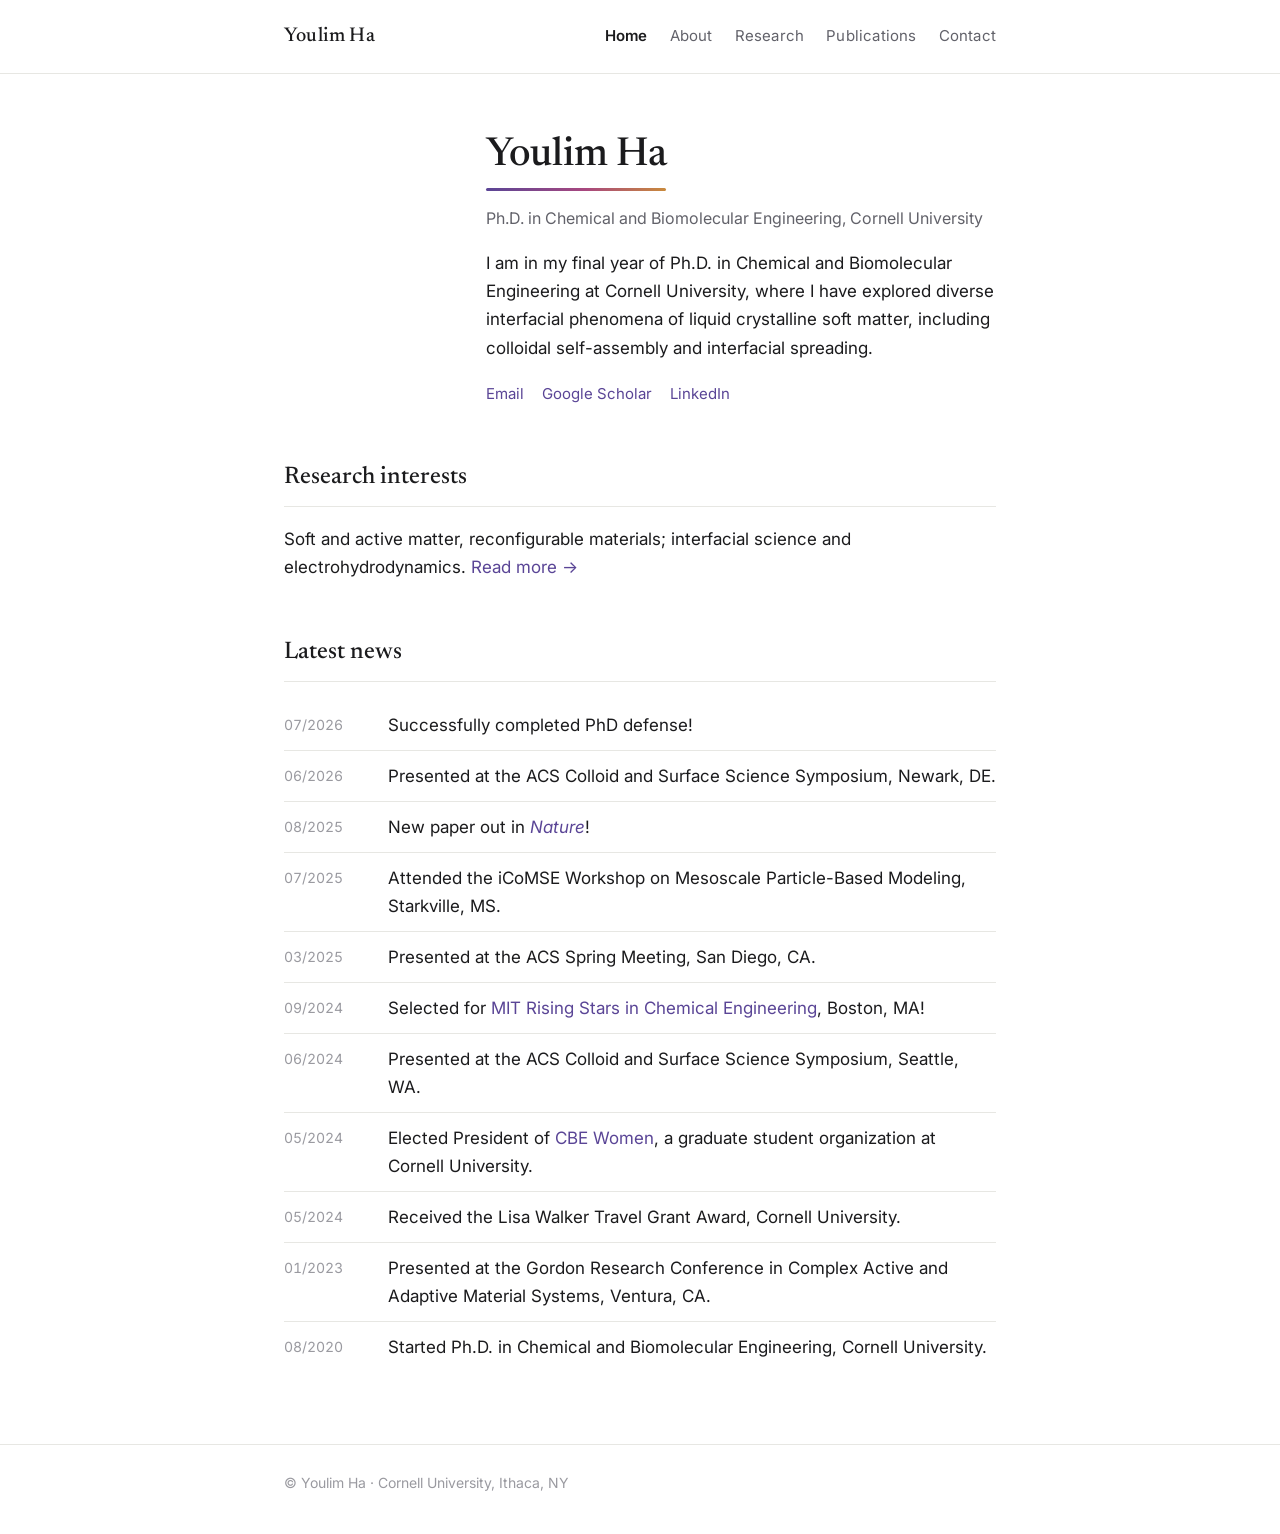
==== index.html @ f2bee429 "Add files via upload" ====
<!DOCTYPE html>
<html lang="en">
<head>
  <meta charset="UTF-8">
  <meta name="viewport" content="width=device-width, initial-scale=1.0">
  <title>Youlim Ha</title>
  <meta name="description" content="Youlim Ha — Ph.D. in Chemical and Biomolecular Engineering at Cornell University. Soft matter, liquid crystals, interfacial science, and colloidal self-assembly.">
  <link rel="preconnect" href="https://fonts.googleapis.com">
  <link rel="preconnect" href="https://fonts.gstatic.com" crossorigin>
  <link href="https://fonts.googleapis.com/css2?family=Newsreader:ital,wght@0,400;0,500;1,400&family=Inter:wght@400;500;600&display=swap" rel="stylesheet">
  <link rel="stylesheet" href="styles.css">
</head>
<body>

  <nav class="site-nav">
    <div class="wrap">
      <a class="brand" href="index.html">Youlim Ha</a>
      <div class="nav-links">
        <a href="index.html" aria-current="page">Home</a>
        <a href="about.html">About</a>
        <a href="research.html">Research</a>
        <a href="publications.html">Publications</a>
        <a href="contact.html">Contact</a>
      </div>
    </div>
  </nav>

  <main>
    <div class="wrap">

      <section class="hero">
        <!-- To add your photo: put a file named profile.jpg in the same
             folder as this page. Until then a light placeholder shows. -->
        <img class="portrait" src="profile.jpg" alt="Youlim Ha"
             onerror="this.style.visibility='hidden'">
        <div class="hero-body">
          <h1>Youlim Ha</h1>
          <p class="role">Ph.D. in Chemical and Biomolecular Engineering, Cornell University</p>
          <p style="margin-top:18px;">
            I am in my final year of Ph.D. in Chemical and Biomolecular Engineering
            at Cornell University, where I have explored diverse interfacial phenomena
            of liquid crystalline soft matter, including colloidal self-assembly and
            interfacial spreading.
          </p>
          <div class="links">
            <a href="mailto:yh937@cornell.edu">Email</a>
            <a href="https://scholar.google.com/citations?user=5d9-hh4AAAAJ&hl=en">Google Scholar</a>
            <a href="https://www.linkedin.com/in/youlimha/">LinkedIn</a>
          </div>
        </div>
      </section>

      <h2>Research interests</h2>
      <p style="margin-bottom:0;">
        Soft and active matter, reconfigurable materials;
        interfacial science and electrohydrodynamics.
        <a href="research.html">Read more &rarr;</a>
      </p>

      <h2>Latest news</h2>
      <div class="entries">
        <div class="entry"><div class="when">07/2026</div><div class="what">Successfully completed PhD defense!</div></div>
        <div class="entry"><div class="when">06/2026</div><div class="what">Presented at the ACS Colloid and Surface Science Symposium, Newark, DE.</div></div>
        <div class="entry"><div class="when">08/2025</div><div class="what">New paper out in <a href="https://www.nature.com/articles/s41586-025-09279-2"><em>Nature</em></a>!</div></div>
        <div class="entry"><div class="when">07/2025</div><div class="what">Attended the iCoMSE Workshop on Mesoscale Particle-Based Modeling, Starkville, MS.</div></div>
        <div class="entry"><div class="when">03/2025</div><div class="what">Presented at the ACS Spring Meeting, San Diego, CA.</div></div>
        <div class="entry"><div class="when">09/2024</div><div class="what">Selected for <a href="https://cheme.mit.edu/rising-stars/">MIT Rising Stars in Chemical Engineering</a>, Boston, MA!</div></div>
        <div class="entry"><div class="when">06/2024</div><div class="what">Presented at the ACS Colloid and Surface Science Symposium, Seattle, WA.</div></div>
        <div class="entry"><div class="when">05/2024</div><div class="what">Elected President of <a href="https://women.cbe.cornell.edu/">CBE Women</a>, a graduate student organization at Cornell University.</div></div>
        <div class="entry"><div class="when">05/2024</div><div class="what">Received the Lisa Walker Travel Grant Award, Cornell University.</div></div>
        <div class="entry"><div class="when">01/2023</div><div class="what">Presented at the Gordon Research Conference in Complex Active and Adaptive Material Systems, Ventura, CA.</div></div>
        <div class="entry"><div class="when">08/2020</div><div class="what">Started Ph.D. in Chemical and Biomolecular Engineering, Cornell University.</div></div>
      </div>

    </div>
  </main>

  <footer class="site-foot">
    <div class="wrap">© Youlim Ha · Cornell University, Ithaca, NY</div>
  </footer>

</body>
</html>
---- styles.css ----
/* ============================================================
   Youlim Ha — personal site
   One stylesheet shared by every page.
   Colors and fonts live in the :root block below, so you can
   restyle the whole site by editing values in one place.
   ============================================================ */

:root {
  --ink:    #1b1b1d;   /* main text            */
  --muted:  #62626a;   /* secondary text       */
  --faint:  #9a9aa0;   /* dates, captions      */
  --line:   #e7e7e3;   /* hairline dividers    */
  --paper:  #ffffff;   /* page background      */
  --accent: #5a4596;   /* links, name          */
  /* Birefringence rule — the one accent flourish. Crossed-polarizer
     liquid-crystal textures in violet → magenta → amber. */
  --grad: linear-gradient(90deg, #5a4596 0%, #a8477f 55%, #c98a3c 100%);

  --serif: "Newsreader", Georgia, "Times New Roman", serif;
  --sans:  "Inter", -apple-system, BlinkMacSystemFont, "Segoe UI", Helvetica, Arial, sans-serif;

  --wrap: 760px;
}

* { box-sizing: border-box; }

html { -webkit-text-size-adjust: 100%; }

body {
  margin: 0;
  background: var(--paper);
  color: var(--ink);
  font-family: var(--sans);
  font-size: 17px;
  line-height: 1.65;
  -webkit-font-smoothing: antialiased;
}

.wrap { max-width: var(--wrap); margin: 0 auto; padding: 0 24px; }

a { color: var(--accent); text-decoration: none; }
a:hover { text-decoration: underline; }

/* ---------- top navigation ---------- */
.site-nav {
  border-bottom: 1px solid var(--line);
  background: var(--paper);
}
.site-nav .wrap {
  display: flex;
  align-items: baseline;
  justify-content: space-between;
  flex-wrap: wrap;
  gap: 8px 20px;
  padding-top: 20px;
  padding-bottom: 20px;
}
.brand {
  font-family: var(--serif);
  font-size: 20px;
  font-weight: 500;
  color: var(--ink);
  letter-spacing: 0.2px;
}
.brand:hover { text-decoration: none; }
.nav-links { display: flex; gap: 22px; flex-wrap: wrap; }
.nav-links a {
  font-size: 15px;
  color: var(--muted);
  letter-spacing: 0.2px;
}
.nav-links a:hover { color: var(--ink); text-decoration: none; }
.nav-links a[aria-current="page"] { color: var(--ink); font-weight: 600; }

/* ---------- page body ---------- */
main { padding: 56px 0 72px; }

/* hero on the home page */
.hero { display: flex; gap: 34px; align-items: flex-start; flex-wrap: wrap; }
.portrait {
  width: 168px; height: 168px; flex: none;
  object-fit: cover; border-radius: 4px;
  background: #f2f2ef;
}
.hero-body { flex: 1 1 320px; }
.hero h1 {
  font-family: var(--serif);
  font-weight: 500;
  font-size: 40px;
  line-height: 1.1;
  margin: 4px 0 0;
  letter-spacing: -0.3px;
  display: inline-block;
}
/* the signature: a thin birefringence rule under the name */
.hero h1::after {
  content: "";
  display: block;
  height: 3px;
  width: 100%;
  margin-top: 10px;
  background: var(--grad);
  border-radius: 2px;
}
.role { color: var(--muted); font-size: 16px; margin: 14px 0 0; }

/* social / link row */
.links { margin: 20px 0 0; display: flex; gap: 18px; flex-wrap: wrap; font-size: 15px; }

/* section headings */
h2 {
  font-family: var(--serif);
  font-weight: 500;
  font-size: 24px;
  margin: 52px 0 18px;
  padding-bottom: 8px;
  border-bottom: 1px solid var(--line);
}
h3 { font-size: 18px; font-weight: 600; margin: 28px 0 6px; }
p { margin: 0 0 16px; }

/* ---------- entry lists (news, cv rows) ---------- */
.entries { margin: 0; }
.entry {
  display: flex;
  gap: 20px;
  padding: 11px 0;
  border-bottom: 1px solid var(--line);
}
.entry:last-child { border-bottom: none; }
.entry .when {
  flex: none; width: 84px;
  color: var(--faint);
  font-size: 14px;
  font-variant-numeric: tabular-nums;
  padding-top: 2px;
}
.entry .what { flex: 1; }
.entry .what .sub { color: var(--muted); font-size: 15px; }

/* ---------- publications ---------- */
.pub { padding: 14px 0; border-bottom: 1px solid var(--line); }
.pub:last-child { border-bottom: none; }
.pub .title { font-weight: 600; }
.pub .authors { color: var(--muted); font-size: 15.5px; }
.pub .venue { color: var(--faint); font-size: 15px; font-style: italic; }
.pub .me { color: var(--ink); font-weight: 600; font-style: normal; }
.pub .tags { font-size: 14px; margin-top: 3px; }

/* ---------- research ---------- */
.theme { padding: 6px 0 10px; }
.kw {
  font-size: 14px; color: var(--faint);
  margin-top: 4px; letter-spacing: 0.2px;
}
.kw b { color: var(--muted); font-weight: 600; }
.skills .entry .when { width: 118px; color: var(--muted); font-weight: 600; }

/* ---------- contact ---------- */
.contact-list { list-style: none; padding: 0; margin: 8px 0 0; }
.contact-list li { padding: 9px 0; border-bottom: 1px solid var(--line); }
.contact-list .k { display: inline-block; width: 108px; color: var(--muted); }

/* ---------- footer ---------- */
.site-foot {
  border-top: 1px solid var(--line);
  color: var(--faint);
  font-size: 14px;
}
.site-foot .wrap { padding-top: 26px; padding-bottom: 40px; }

/* ---------- small screens ---------- */
@media (max-width: 560px) {
  body { font-size: 16px; }
  .hero h1 { font-size: 32px; }
  main { padding: 40px 0 56px; }
  .entry { gap: 12px; }
  .entry .when { width: 66px; font-size: 13px; }
}

/* respect reduced-motion (nothing animates here, but good hygiene) */
@media (prefers-reduced-motion: reduce) {
  * { scroll-behavior: auto !important; }
}
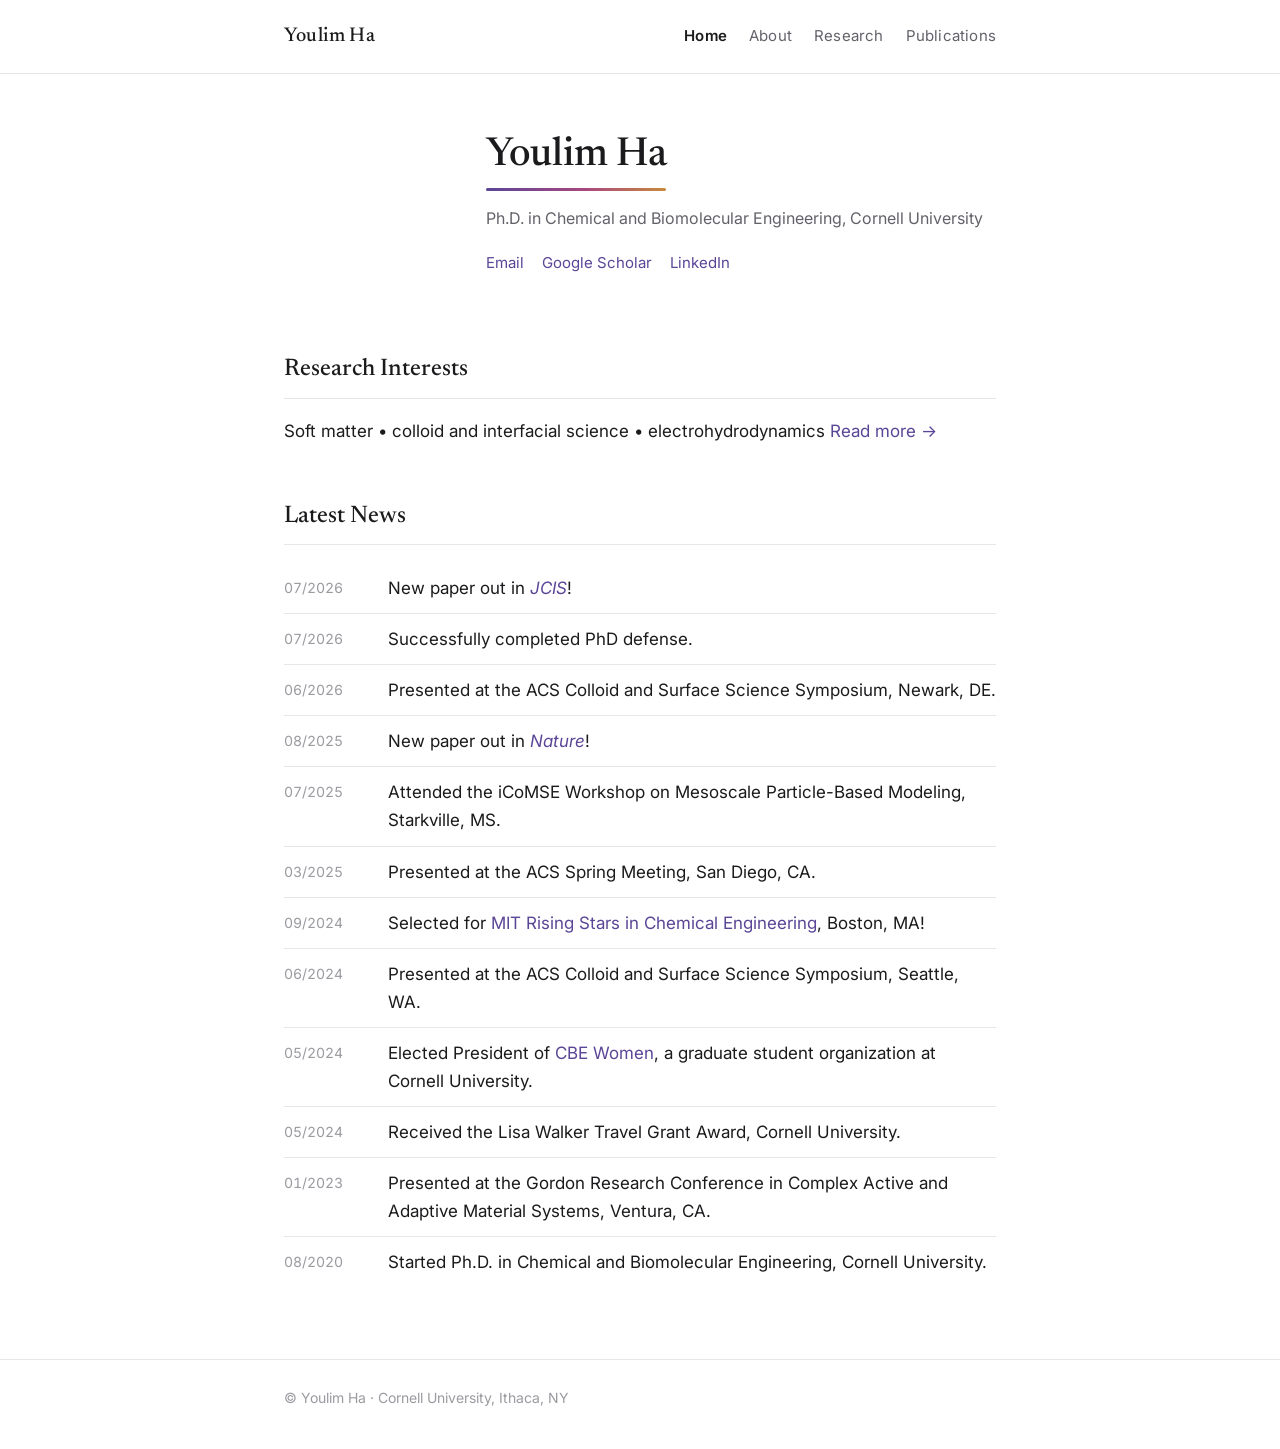
==== commit 43009831: "Update index.html" ====
--- a/index.html
+++ b/index.html
@@ -20,7 +20,6 @@
         <a href="about.html">About</a>
         <a href="research.html">Research</a>
         <a href="publications.html">Publications</a>
-        <a href="contact.html">Contact</a>
       </div>
     </div>
   </nav>
@@ -29,19 +28,11 @@
     <div class="wrap">
 
       <section class="hero">
-        <!-- To add your photo: put a file named profile.jpg in the same
-             folder as this page. Until then a light placeholder shows. -->
-        <img class="portrait" src="profile.jpg" alt="Youlim Ha"
+        <img class="portrait" src="profile.png" alt="Youlim Ha"
              onerror="this.style.visibility='hidden'">
         <div class="hero-body">
           <h1>Youlim Ha</h1>
           <p class="role">Ph.D. in Chemical and Biomolecular Engineering, Cornell University</p>
-          <p style="margin-top:18px;">
-            I am in my final year of Ph.D. in Chemical and Biomolecular Engineering
-            at Cornell University, where I have explored diverse interfacial phenomena
-            of liquid crystalline soft matter, including colloidal self-assembly and
-            interfacial spreading.
-          </p>
           <div class="links">
             <a href="mailto:yh937@cornell.edu">Email</a>
             <a href="https://scholar.google.com/citations?user=5d9-hh4AAAAJ&hl=en">Google Scholar</a>
@@ -50,16 +41,16 @@
         </div>
       </section>
 
-      <h2>Research interests</h2>
+      <h2>Research Interests</h2>
       <p style="margin-bottom:0;">
-        Soft and active matter, reconfigurable materials;
-        interfacial science and electrohydrodynamics.
+        Soft matter • colloid and interfacial science • electrohydrodynamics
         <a href="research.html">Read more &rarr;</a>
       </p>
 
-      <h2>Latest news</h2>
+      <h2>Latest News</h2>
       <div class="entries">
-        <div class="entry"><div class="when">07/2026</div><div class="what">Successfully completed PhD defense!</div></div>
+        <div class="entry"><div class="when">07/2026</div><div class="what">New paper out in <a href="https://www.sciencedirect.com/science/article/abs/pii/S0021979726013810"><em>JCIS</em></a>!</div></div>
+        <div class="entry"><div class="when">07/2026</div><div class="what">Successfully completed PhD defense.</div></div>
         <div class="entry"><div class="when">06/2026</div><div class="what">Presented at the ACS Colloid and Surface Science Symposium, Newark, DE.</div></div>
         <div class="entry"><div class="when">08/2025</div><div class="what">New paper out in <a href="https://www.nature.com/articles/s41586-025-09279-2"><em>Nature</em></a>!</div></div>
         <div class="entry"><div class="when">07/2025</div><div class="what">Attended the iCoMSE Workshop on Mesoscale Particle-Based Modeling, Starkville, MS.</div></div>
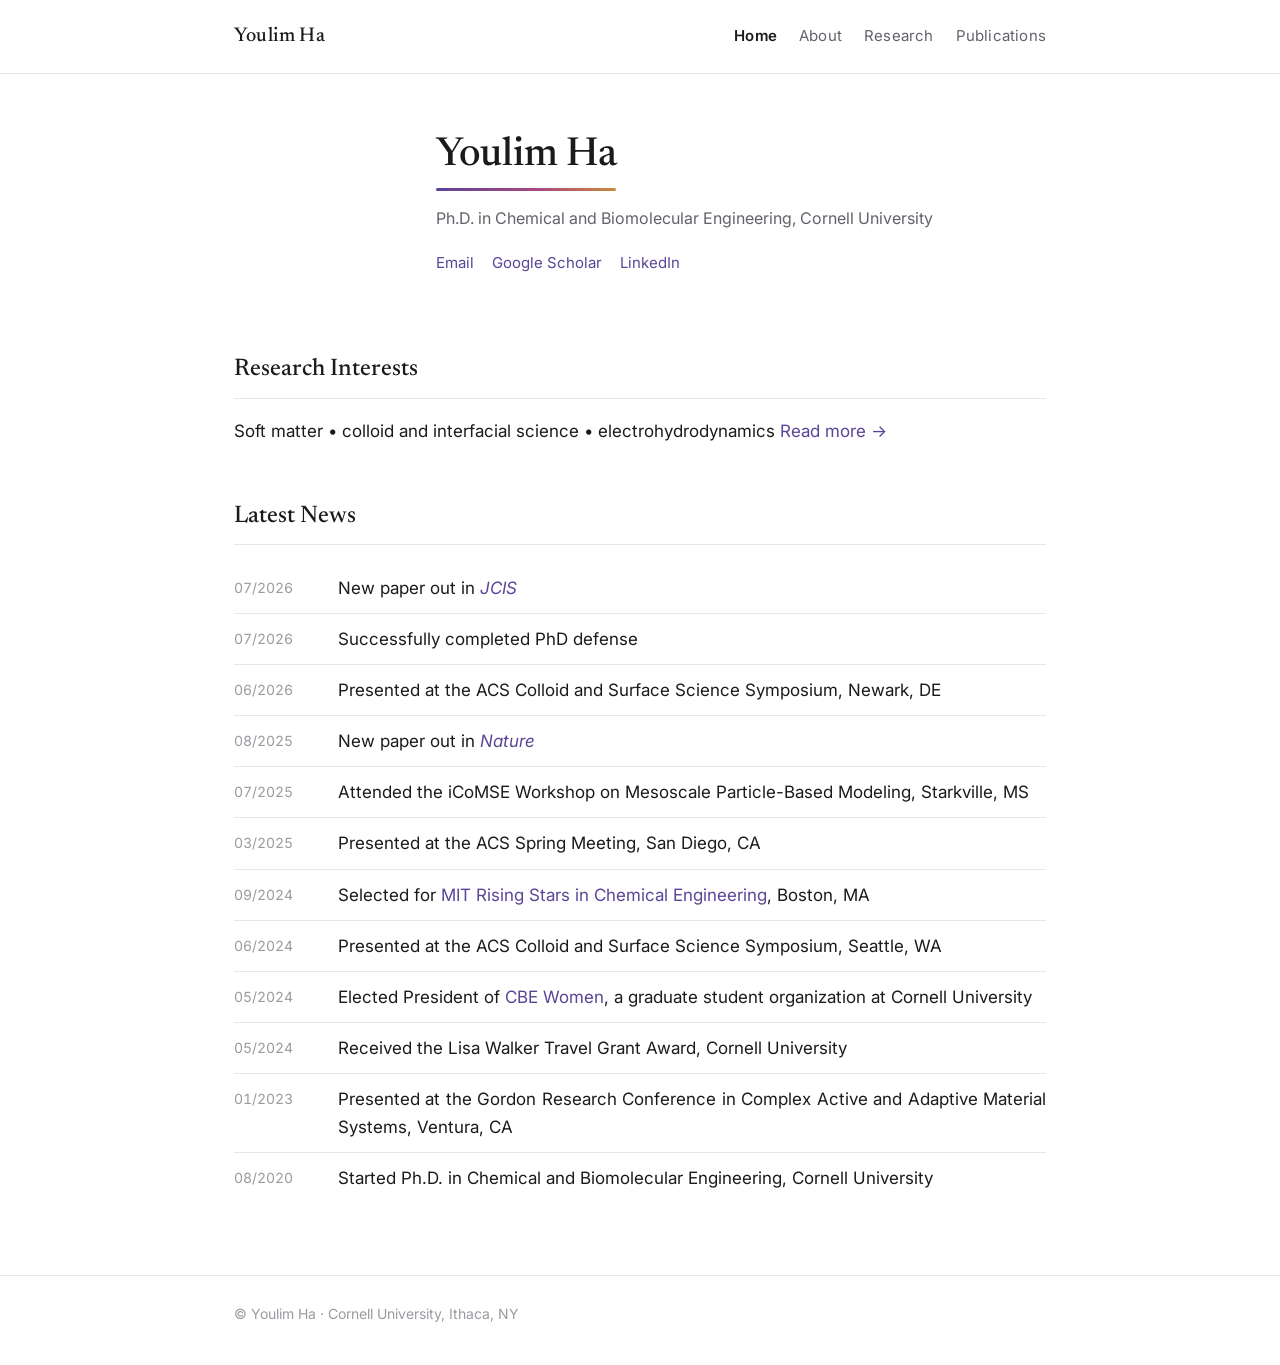
==== commit 56cc3f5a: "Update index.html" ====
--- a/index.html
+++ b/index.html
@@ -49,18 +49,18 @@
 
       <h2>Latest News</h2>
       <div class="entries">
-        <div class="entry"><div class="when">07/2026</div><div class="what">New paper out in <a href="https://www.sciencedirect.com/science/article/abs/pii/S0021979726013810"><em>JCIS</em></a>!</div></div>
-        <div class="entry"><div class="when">07/2026</div><div class="what">Successfully completed PhD defense.</div></div>
-        <div class="entry"><div class="when">06/2026</div><div class="what">Presented at the ACS Colloid and Surface Science Symposium, Newark, DE.</div></div>
-        <div class="entry"><div class="when">08/2025</div><div class="what">New paper out in <a href="https://www.nature.com/articles/s41586-025-09279-2"><em>Nature</em></a>!</div></div>
-        <div class="entry"><div class="when">07/2025</div><div class="what">Attended the iCoMSE Workshop on Mesoscale Particle-Based Modeling, Starkville, MS.</div></div>
-        <div class="entry"><div class="when">03/2025</div><div class="what">Presented at the ACS Spring Meeting, San Diego, CA.</div></div>
-        <div class="entry"><div class="when">09/2024</div><div class="what">Selected for <a href="https://cheme.mit.edu/rising-stars/">MIT Rising Stars in Chemical Engineering</a>, Boston, MA!</div></div>
-        <div class="entry"><div class="when">06/2024</div><div class="what">Presented at the ACS Colloid and Surface Science Symposium, Seattle, WA.</div></div>
-        <div class="entry"><div class="when">05/2024</div><div class="what">Elected President of <a href="https://women.cbe.cornell.edu/">CBE Women</a>, a graduate student organization at Cornell University.</div></div>
-        <div class="entry"><div class="when">05/2024</div><div class="what">Received the Lisa Walker Travel Grant Award, Cornell University.</div></div>
-        <div class="entry"><div class="when">01/2023</div><div class="what">Presented at the Gordon Research Conference in Complex Active and Adaptive Material Systems, Ventura, CA.</div></div>
-        <div class="entry"><div class="when">08/2020</div><div class="what">Started Ph.D. in Chemical and Biomolecular Engineering, Cornell University.</div></div>
+        <div class="entry"><div class="when">07/2026</div><div class="what">New paper out in <a href="https://www.sciencedirect.com/science/article/abs/pii/S0021979726013810"><em>JCIS</em></a></div></div>
+        <div class="entry"><div class="when">07/2026</div><div class="what">Successfully completed PhD defense</div></div>
+        <div class="entry"><div class="when">06/2026</div><div class="what">Presented at the ACS Colloid and Surface Science Symposium, Newark, DE</div></div>
+        <div class="entry"><div class="when">08/2025</div><div class="what">New paper out in <a href="https://www.nature.com/articles/s41586-025-09279-2"><em>Nature</em></a></div></div>
+        <div class="entry"><div class="when">07/2025</div><div class="what">Attended the iCoMSE Workshop on Mesoscale Particle-Based Modeling, Starkville, MS</div></div>
+        <div class="entry"><div class="when">03/2025</div><div class="what">Presented at the ACS Spring Meeting, San Diego, CA</div></div>
+        <div class="entry"><div class="when">09/2024</div><div class="what">Selected for <a href="https://cheme.mit.edu/rising-stars/">MIT Rising Stars in Chemical Engineering</a>, Boston, MA</div></div>
+        <div class="entry"><div class="when">06/2024</div><div class="what">Presented at the ACS Colloid and Surface Science Symposium, Seattle, WA</div></div>
+        <div class="entry"><div class="when">05/2024</div><div class="what">Elected President of <a href="https://women.cbe.cornell.edu/">CBE Women</a>, a graduate student organization at Cornell University</div></div>
+        <div class="entry"><div class="when">05/2024</div><div class="what">Received the Lisa Walker Travel Grant Award, Cornell University</div></div>
+        <div class="entry"><div class="when">01/2023</div><div class="what">Presented at the Gordon Research Conference in Complex Active and Adaptive Material Systems, Ventura, CA</div></div>
+        <div class="entry"><div class="when">08/2020</div><div class="what">Started Ph.D. in Chemical and Biomolecular Engineering, Cornell University</div></div>
       </div>
 
     </div>
--- a/styles.css
+++ b/styles.css
@@ -1,10 +1,3 @@
-/* ============================================================
-   Youlim Ha — personal site
-   One stylesheet shared by every page.
-   Colors and fonts live in the :root block below, so you can
-   restyle the whole site by editing values in one place.
-   ============================================================ */
-
 :root {
   --ink:    #1b1b1d;   /* main text            */
   --muted:  #62626a;   /* secondary text       */
@@ -19,7 +12,7 @@
   --serif: "Newsreader", Georgia, "Times New Roman", serif;
   --sans:  "Inter", -apple-system, BlinkMacSystemFont, "Segoe UI", Helvetica, Arial, sans-serif;
 
-  --wrap: 760px;
+  --wrap: 860px;
 }
 
 * { box-sizing: border-box; }
@@ -34,6 +27,8 @@
   font-size: 17px;
   line-height: 1.65;
   -webkit-font-smoothing: antialiased;
+  text-align: justify;
+  hyphens: auto;
 }
 
 .wrap { max-width: var(--wrap); margin: 0 auto; padding: 0 24px; }
@@ -143,7 +138,7 @@
 .pub:last-child { border-bottom: none; }
 .pub .title { font-weight: 600; }
 .pub .authors { color: var(--muted); font-size: 15.5px; }
-.pub .venue { color: var(--faint); font-size: 15px; font-style: italic; }
+.pub .venue { color: var(--faint); font-size: 15px; font-style: normal; }
 .pub .me { color: var(--ink); font-weight: 600; font-style: normal; }
 .pub .tags { font-size: 14px; margin-top: 3px; }
 
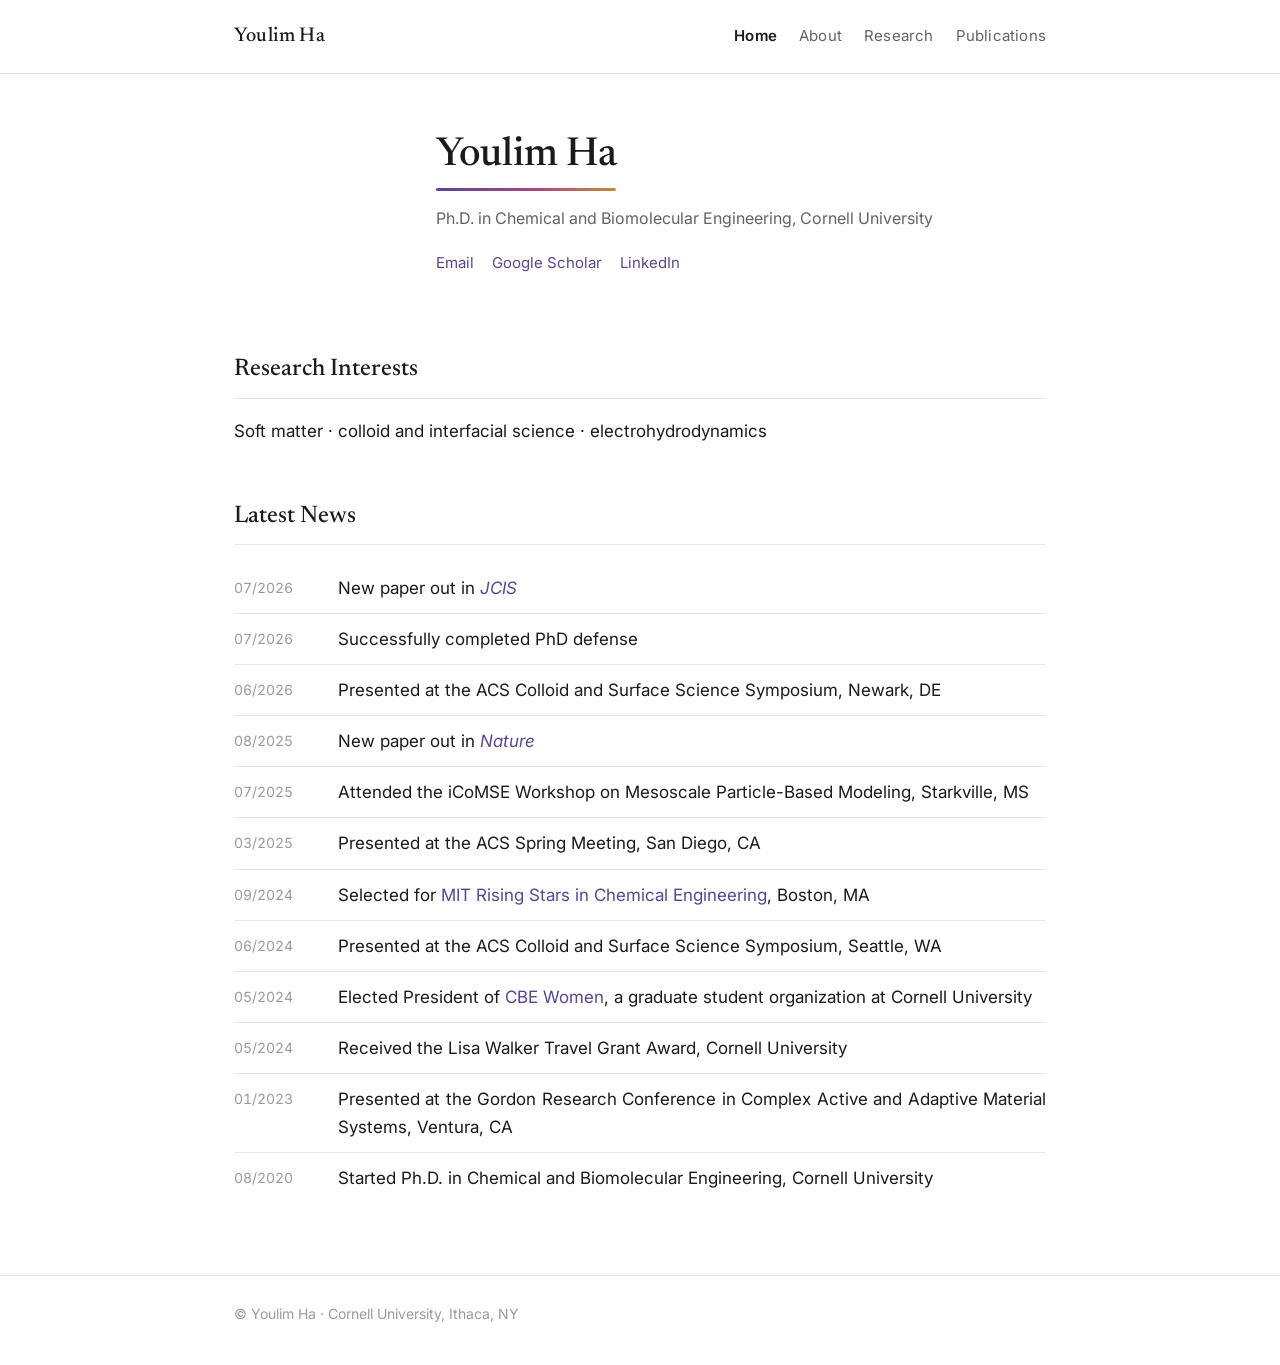
==== commit a6962153: "Update index.html" ====
--- a/index.html
+++ b/index.html
@@ -43,8 +43,7 @@
 
       <h2>Research Interests</h2>
       <p style="margin-bottom:0;">
-        Soft matter • colloid and interfacial science • electrohydrodynamics
-        <a href="research.html">Read more &rarr;</a>
+        Soft matter · colloid and interfacial science · electrohydrodynamics
       </p>
 
       <h2>Latest News</h2>
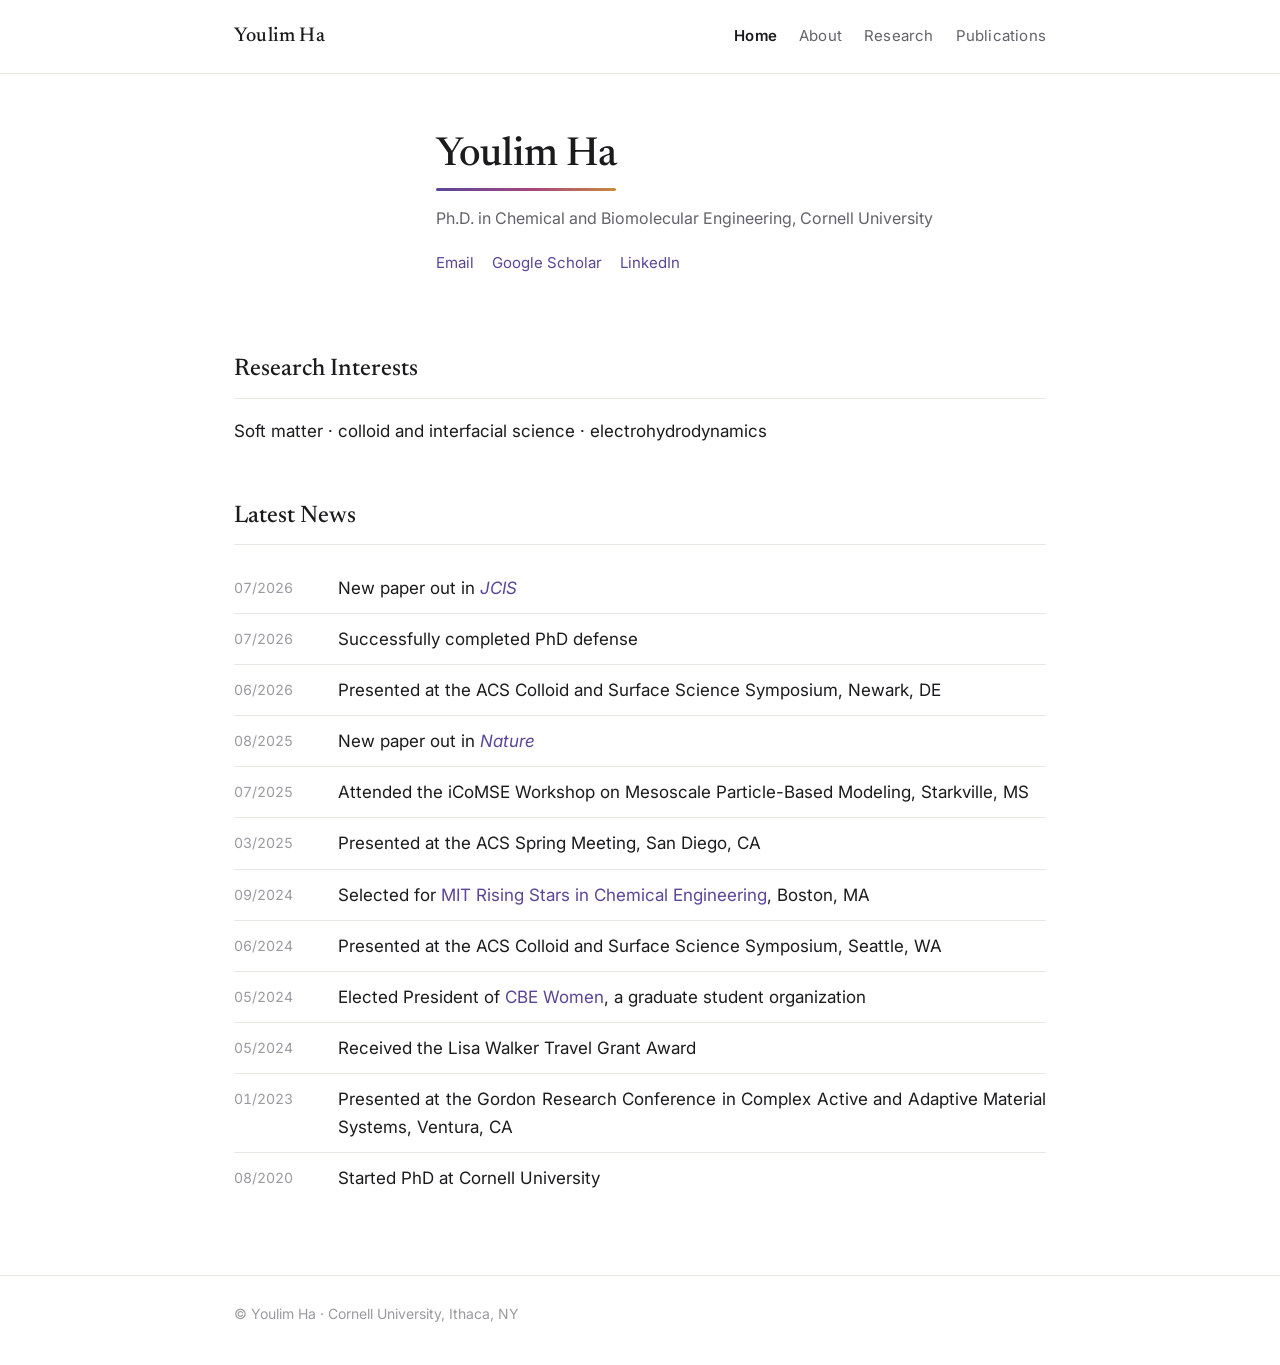
==== commit ae812005: "Update index.html" ====
--- a/index.html
+++ b/index.html
@@ -56,10 +56,10 @@
         <div class="entry"><div class="when">03/2025</div><div class="what">Presented at the ACS Spring Meeting, San Diego, CA</div></div>
         <div class="entry"><div class="when">09/2024</div><div class="what">Selected for <a href="https://cheme.mit.edu/rising-stars/">MIT Rising Stars in Chemical Engineering</a>, Boston, MA</div></div>
         <div class="entry"><div class="when">06/2024</div><div class="what">Presented at the ACS Colloid and Surface Science Symposium, Seattle, WA</div></div>
-        <div class="entry"><div class="when">05/2024</div><div class="what">Elected President of <a href="https://women.cbe.cornell.edu/">CBE Women</a>, a graduate student organization at Cornell University</div></div>
-        <div class="entry"><div class="when">05/2024</div><div class="what">Received the Lisa Walker Travel Grant Award, Cornell University</div></div>
+        <div class="entry"><div class="when">05/2024</div><div class="what">Elected President of <a href="https://women.cbe.cornell.edu/">CBE Women</a>, a graduate student organization</div></div>
+        <div class="entry"><div class="when">05/2024</div><div class="what">Received the Lisa Walker Travel Grant Award</div></div>
         <div class="entry"><div class="when">01/2023</div><div class="what">Presented at the Gordon Research Conference in Complex Active and Adaptive Material Systems, Ventura, CA</div></div>
-        <div class="entry"><div class="when">08/2020</div><div class="what">Started Ph.D. in Chemical and Biomolecular Engineering, Cornell University</div></div>
+        <div class="entry"><div class="when">08/2020</div><div class="what">Started PhD at Cornell University</div></div>
       </div>
 
     </div>
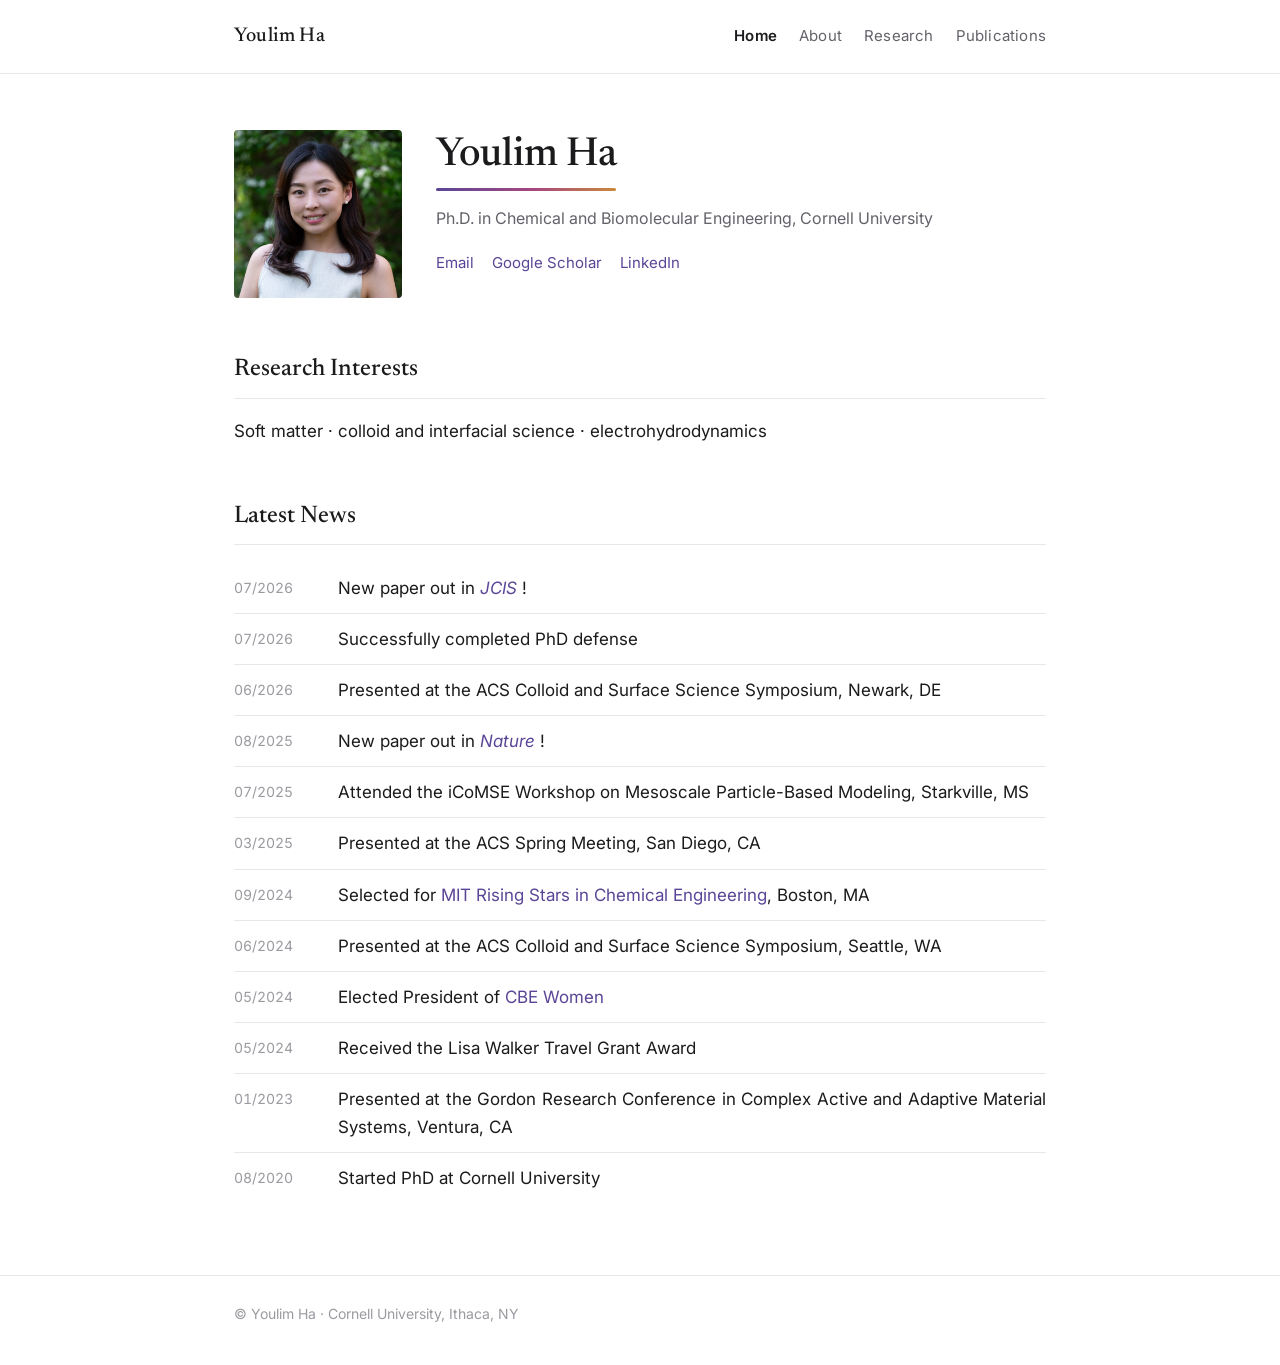
==== commit 3141af3e: "Update index.html" ====
--- a/index.html
+++ b/index.html
@@ -48,15 +48,15 @@
 
       <h2>Latest News</h2>
       <div class="entries">
-        <div class="entry"><div class="when">07/2026</div><div class="what">New paper out in <a href="https://www.sciencedirect.com/science/article/abs/pii/S0021979726013810"><em>JCIS</em></a></div></div>
+        <div class="entry"><div class="when">07/2026</div><div class="what">New paper out in <a href="https://www.sciencedirect.com/science/article/abs/pii/S0021979726013810"><em>JCIS</em></a> !</div></div>
         <div class="entry"><div class="when">07/2026</div><div class="what">Successfully completed PhD defense</div></div>
         <div class="entry"><div class="when">06/2026</div><div class="what">Presented at the ACS Colloid and Surface Science Symposium, Newark, DE</div></div>
-        <div class="entry"><div class="when">08/2025</div><div class="what">New paper out in <a href="https://www.nature.com/articles/s41586-025-09279-2"><em>Nature</em></a></div></div>
+        <div class="entry"><div class="when">08/2025</div><div class="what">New paper out in <a href="https://www.nature.com/articles/s41586-025-09279-2"><em>Nature</em></a> !</div></div>
         <div class="entry"><div class="when">07/2025</div><div class="what">Attended the iCoMSE Workshop on Mesoscale Particle-Based Modeling, Starkville, MS</div></div>
         <div class="entry"><div class="when">03/2025</div><div class="what">Presented at the ACS Spring Meeting, San Diego, CA</div></div>
         <div class="entry"><div class="when">09/2024</div><div class="what">Selected for <a href="https://cheme.mit.edu/rising-stars/">MIT Rising Stars in Chemical Engineering</a>, Boston, MA</div></div>
         <div class="entry"><div class="when">06/2024</div><div class="what">Presented at the ACS Colloid and Surface Science Symposium, Seattle, WA</div></div>
-        <div class="entry"><div class="when">05/2024</div><div class="what">Elected President of <a href="https://women.cbe.cornell.edu/">CBE Women</a>, a graduate student organization</div></div>
+        <div class="entry"><div class="when">05/2024</div><div class="what">Elected President of <a href="https://women.cbe.cornell.edu/">CBE Women</a></div></div>
         <div class="entry"><div class="when">05/2024</div><div class="what">Received the Lisa Walker Travel Grant Award</div></div>
         <div class="entry"><div class="when">01/2023</div><div class="what">Presented at the Gordon Research Conference in Complex Active and Adaptive Material Systems, Ventura, CA</div></div>
         <div class="entry"><div class="when">08/2020</div><div class="what">Started PhD at Cornell University</div></div>
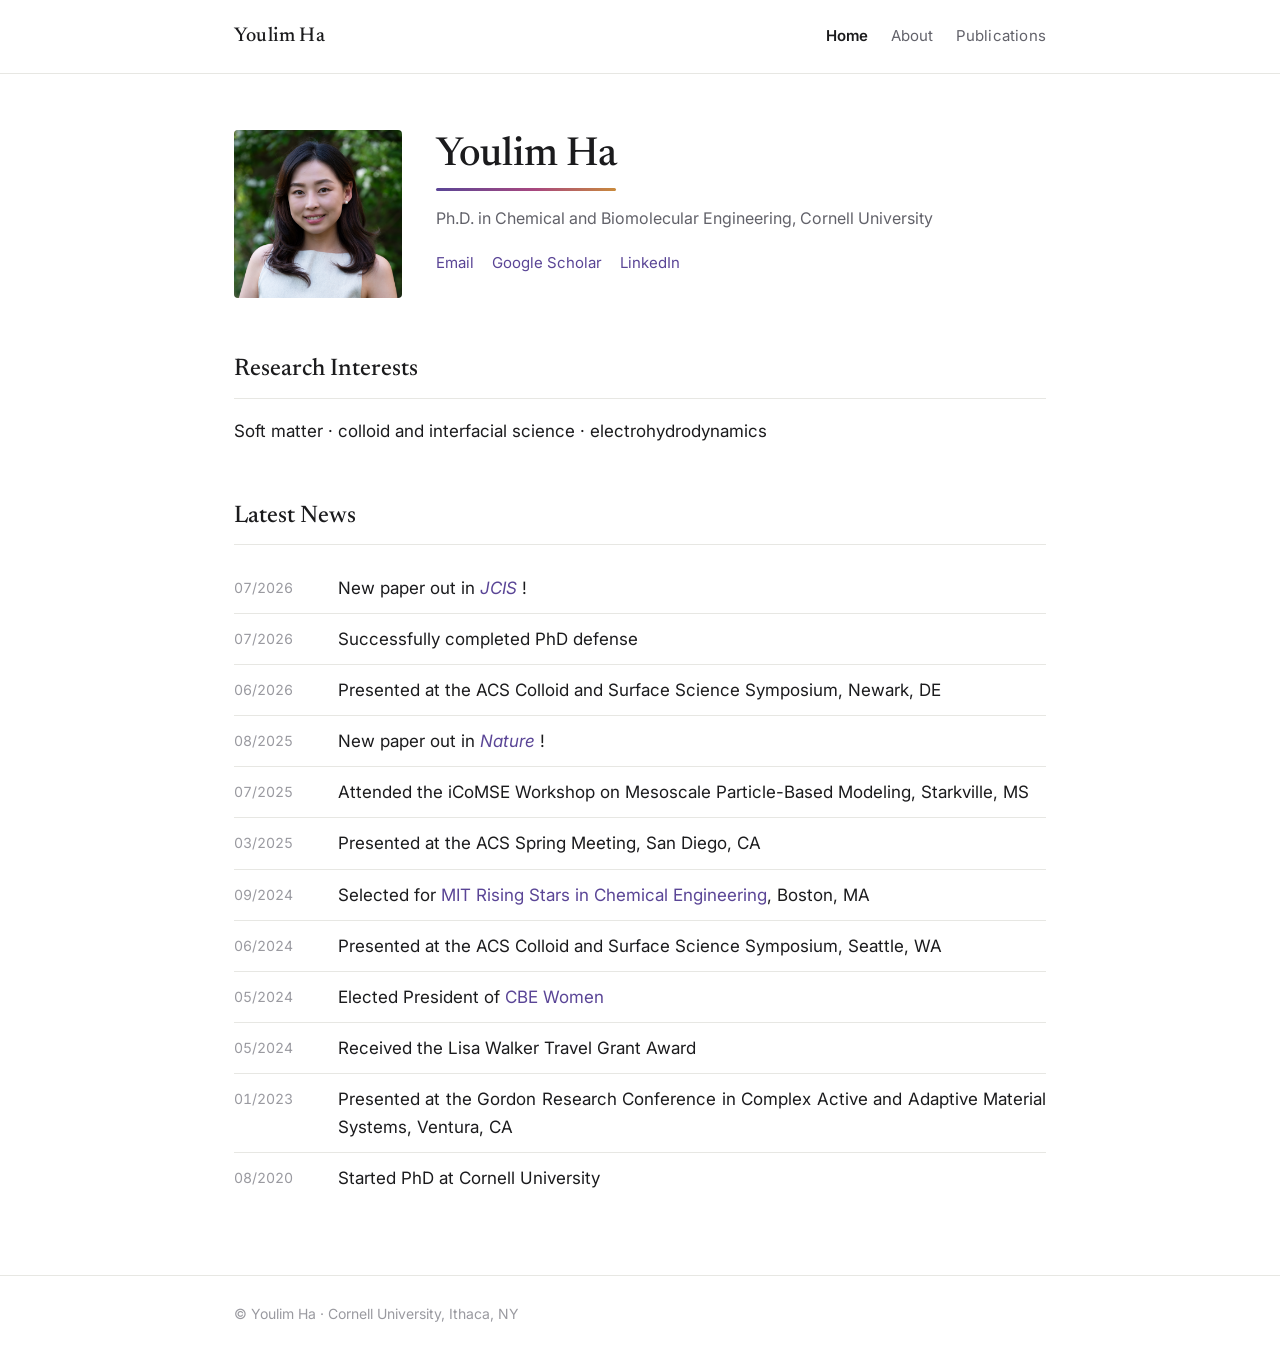
==== commit fe619888: "Update index.html" ====
--- a/index.html
+++ b/index.html
@@ -18,7 +18,6 @@
       <div class="nav-links">
         <a href="index.html" aria-current="page">Home</a>
         <a href="about.html">About</a>
-        <a href="research.html">Research</a>
         <a href="publications.html">Publications</a>
       </div>
     </div>
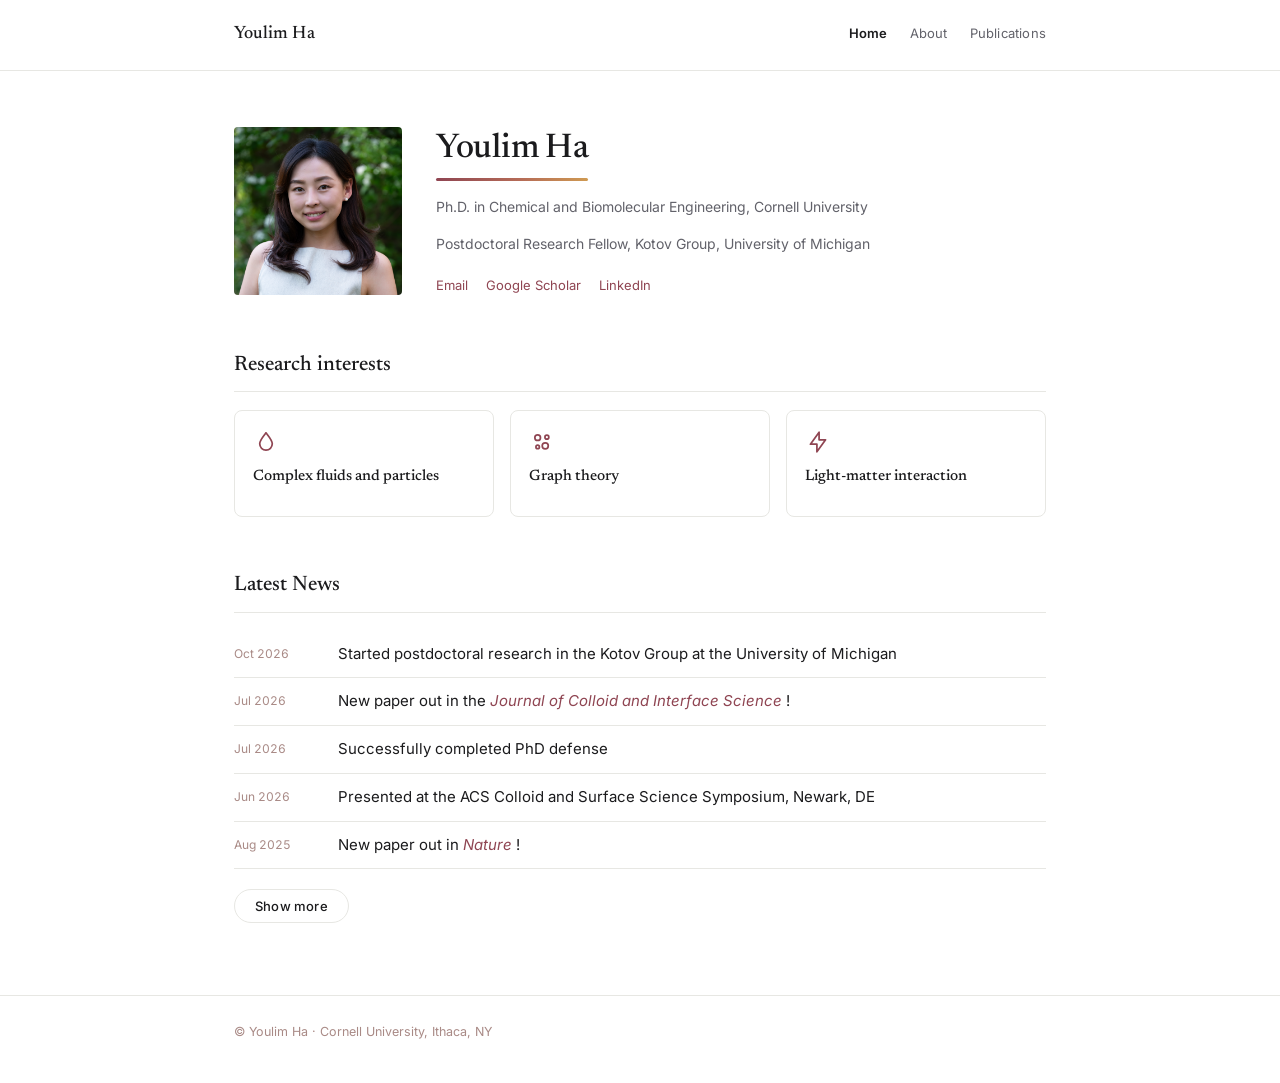
==== commit d6e558b0: "Add website landing page" ====
--- a/index.html
+++ b/index.html
@@ -4,7 +4,7 @@
   <meta charset="UTF-8">
   <meta name="viewport" content="width=device-width, initial-scale=1.0">
   <title>Youlim Ha</title>
-  <meta name="description" content="Youlim Ha — Ph.D. in Chemical and Biomolecular Engineering at Cornell University. Soft matter, liquid crystals, interfacial science, and colloidal self-assembly.">
+  <meta name="description" content="Youlim Ha — Ph.D. in Chemical and Biomolecular Engineering at Cornell University.">
   <link rel="preconnect" href="https://fonts.googleapis.com">
   <link rel="preconnect" href="https://fonts.gstatic.com" crossorigin>
   <link href="https://fonts.googleapis.com/css2?family=Newsreader:ital,wght@0,400;0,500;1,400&family=Inter:wght@400;500;600&display=swap" rel="stylesheet">
@@ -16,7 +16,7 @@
     <div class="wrap">
       <a class="brand" href="index.html">Youlim Ha</a>
       <div class="nav-links">
-        <a href="index.html" aria-current="page">Home</a>
+        <a href="home.html" aria-current="page">Home</a>
         <a href="about.html">About</a>
         <a href="publications.html">Publications</a>
       </div>
@@ -32,34 +32,51 @@
         <div class="hero-body">
           <h1>Youlim Ha</h1>
           <p class="role">Ph.D. in Chemical and Biomolecular Engineering, Cornell University</p>
+          <p class="role">Postdoctoral Research Fellow, Kotov Group, University of Michigan</p>
           <div class="links">
-            <a href="mailto:yh937@cornell.edu">Email</a>
+            <a href="mailto:youlim@umich.edu">Email</a>
             <a href="https://scholar.google.com/citations?user=5d9-hh4AAAAJ&hl=en">Google Scholar</a>
             <a href="https://www.linkedin.com/in/youlimha/">LinkedIn</a>
           </div>
         </div>
       </section>
 
-      <h2>Research Interests</h2>
-      <p style="margin-bottom:0;">
-        Soft matter · colloid and interfacial science · electrohydrodynamics
-      </p>
+      <h2>Research interests</h2>
+      <div class="interest-grid">
+        <div class="interest">
+          <span class="ri-icon" aria-hidden="true"><svg viewBox="0 0 24 24" fill="none" stroke="currentColor" stroke-width="1.6" stroke-linecap="round" stroke-linejoin="round"><path d="M12 3.5c-3 4-5.8 6.9-5.8 10.2a5.8 5.8 0 0 0 11.6 0C17.8 10.4 15 7.5 12 3.5z"/></svg></span>
+          <h3>Complex fluids and particles</h3>
+          <p></p>
+        </div>
+        <div class="interest">
+          <span class="ri-icon" aria-hidden="true"><svg viewBox="0 0 24 24" fill="none" stroke="currentColor" stroke-width="1.6"><circle cx="8" cy="8" r="2.6"/><circle cx="16.5" cy="7.5" r="1.8"/><circle cx="15" cy="15.5" r="2.8"/><circle cx="8" cy="16.5" r="1.6"/></svg></span>
+          <h3>Graph theory</h3>
+          <p></p>
+        </div>
+        <div class="interest">
+          <span class="ri-icon" aria-hidden="true"><svg viewBox="0 0 24 24" fill="none" stroke="currentColor" stroke-width="1.6" stroke-linecap="round" stroke-linejoin="round"><path d="M13 3l0 7l6 0l-8 11l0 -7l-6 0l8 -11z"/></svg></span>
+          <h3>Light-matter interaction</h3>
+          <p></p>
+        </div>
+      </div>
 
       <h2>Latest News</h2>
-      <div class="entries">
-        <div class="entry"><div class="when">07/2026</div><div class="what">New paper out in <a href="https://www.sciencedirect.com/science/article/abs/pii/S0021979726013810"><em>JCIS</em></a> !</div></div>
-        <div class="entry"><div class="when">07/2026</div><div class="what">Successfully completed PhD defense</div></div>
-        <div class="entry"><div class="when">06/2026</div><div class="what">Presented at the ACS Colloid and Surface Science Symposium, Newark, DE</div></div>
-        <div class="entry"><div class="when">08/2025</div><div class="what">New paper out in <a href="https://www.nature.com/articles/s41586-025-09279-2"><em>Nature</em></a> !</div></div>
-        <div class="entry"><div class="when">07/2025</div><div class="what">Attended the iCoMSE Workshop on Mesoscale Particle-Based Modeling, Starkville, MS</div></div>
-        <div class="entry"><div class="when">03/2025</div><div class="what">Presented at the ACS Spring Meeting, San Diego, CA</div></div>
-        <div class="entry"><div class="when">09/2024</div><div class="what">Selected for <a href="https://cheme.mit.edu/rising-stars/">MIT Rising Stars in Chemical Engineering</a>, Boston, MA</div></div>
-        <div class="entry"><div class="when">06/2024</div><div class="what">Presented at the ACS Colloid and Surface Science Symposium, Seattle, WA</div></div>
-        <div class="entry"><div class="when">05/2024</div><div class="what">Elected President of <a href="https://women.cbe.cornell.edu/">CBE Women</a></div></div>
-        <div class="entry"><div class="when">05/2024</div><div class="what">Received the Lisa Walker Travel Grant Award</div></div>
-        <div class="entry"><div class="when">01/2023</div><div class="what">Presented at the Gordon Research Conference in Complex Active and Adaptive Material Systems, Ventura, CA</div></div>
-        <div class="entry"><div class="when">08/2020</div><div class="what">Started PhD at Cornell University</div></div>
+      <div class="entries" id="news">
+        <div class="entry"><div class="when">Oct 2026</div><div class="what">Started postdoctoral research in the Kotov Group at the University of Michigan</div></div>
+        <div class="entry"><div class="when">Jul 2026</div><div class="what">New paper out in the <a href="https://www.sciencedirect.com/science/article/abs/pii/S0021979726013810"><em>Journal of Colloid and Interface Science</em></a> !</div></div>
+        <div class="entry"><div class="when">Jul 2026</div><div class="what">Successfully completed PhD defense</div></div>
+        <div class="entry"><div class="when">Jun 2026</div><div class="what">Presented at the ACS Colloid and Surface Science Symposium, Newark, DE</div></div>
+        <div class="entry"><div class="when">Aug 2025</div><div class="what">New paper out in <a href="https://www.nature.com/articles/s41586-025-09279-2"><em>Nature</em></a> !</div></div>
+        <div class="entry"><div class="when">Jul 2025</div><div class="what">Attended the i-CoMSE Workshop on Mesoscale Particle-Based Modeling, Starkville, MS</div></div>
+        <div class="entry"><div class="when">Mar 2025</div><div class="what">Presented at the ACS Spring Meeting, San Diego, CA</div></div>
+        <div class="entry"><div class="when">Sep 2024</div><div class="what">Selected for <a href="https://cheme.mit.edu/rising-stars/">MIT Rising Stars in Chemical Engineering</a>, Boston, MA</div></div>
+        <div class="entry"><div class="when">Jun 2024</div><div class="what">Presented at the ACS Colloid and Surface Science Symposium, Seattle, WA</div></div>
+        <div class="entry"><div class="when">May 2024</div><div class="what">Elected President of <a href="https://women.cbe.cornell.edu/">CBE Women</a></div></div>
+        <div class="entry"><div class="when">May 2024</div><div class="what">Received the Lisa Walker Travel Grant Award</div></div>
+        <div class="entry"><div class="when">Jan2023</div><div class="what">Presented at the Gordon Research Conference in Complex Active and Adaptive Material Systems, Ventura, CA</div></div>
+        <div class="entry"><div class="when">Aug 2020</div><div class="what">Started PhD in the Abbott Group at Cornell University</div></div>
       </div>
+      <button class="show-more" id="news-toggle" type="button">Show more</button>
 
     </div>
   </main>
@@ -68,5 +85,25 @@
     <div class="wrap">© Youlim Ha · Cornell University, Ithaca, NY</div>
   </footer>
 
+  <script>
+    (function () {
+      var LIMIT = 5;
+      var list = document.getElementById('news');
+      var btn  = document.getElementById('news-toggle');
+      if (!list || !btn) return;
+      var items = list.querySelectorAll('.entry');
+      if (items.length <= LIMIT) { btn.style.display = 'none'; return; }
+      var open = false;
+      function apply() {
+        for (var i = LIMIT; i < items.length; i++) {
+          items[i].style.display = open ? '' : 'none';
+        }
+        btn.textContent = open ? 'Show less' : 'Show more';
+      }
+      apply();
+      btn.addEventListener('click', function () { open = !open; apply(); });
+    })();
+  </script>
+  
 </body>
 </html>
--- a/styles.css
+++ b/styles.css
@@ -1,13 +1,11 @@
 :root {
-  --ink:    #1b1b1d;   /* main text            */
-  --muted:  #62626a;   /* secondary text       */
-  --faint:  #9a9aa0;   /* dates, captions      */
-  --line:   #e7e7e3;   /* hairline dividers    */
-  --paper:  #ffffff;   /* page background      */
-  --accent: #5a4596;   /* links, name          */
-  /* Birefringence rule — the one accent flourish. Crossed-polarizer
-     liquid-crystal textures in violet → magenta → amber. */
-  --grad: linear-gradient(90deg, #5a4596 0%, #a8477f 55%, #c98a3c 100%);
+  --ink:    #1b1b1d;
+  --muted:  #62626a;
+  --faint:  #a98a86;   /* dates, captions — 흙빛 로즈 */
+  --line:   #e7e7e3;
+  --paper:  #ffffff;
+  --accent: #8f4552;   /* links, name — 로즈우드 */
+  --grad: linear-gradient(90deg, #8f4552 0%, #b56b57 55%, #cf9a52 100%);
 
   --serif: "Newsreader", Georgia, "Times New Roman", serif;
   --sans:  "Inter", -apple-system, BlinkMacSystemFont, "Segoe UI", Helvetica, Arial, sans-serif;
@@ -24,7 +22,7 @@
   background: var(--paper);
   color: var(--ink);
   font-family: var(--sans);
-  font-size: 17px;
+  font-size: 15px;
   line-height: 1.65;
   -webkit-font-smoothing: antialiased;
   text-align: justify;
@@ -52,7 +50,7 @@
 }
 .brand {
   font-family: var(--serif);
-  font-size: 20px;
+  font-size: 18px;
   font-weight: 500;
   color: var(--ink);
   letter-spacing: 0.2px;
@@ -60,7 +58,7 @@
 .brand:hover { text-decoration: none; }
 .nav-links { display: flex; gap: 22px; flex-wrap: wrap; }
 .nav-links a {
-  font-size: 15px;
+  font-size: 13px;
   color: var(--muted);
   letter-spacing: 0.2px;
 }
@@ -81,7 +79,7 @@
 .hero h1 {
   font-family: var(--serif);
   font-weight: 500;
-  font-size: 40px;
+  font-size: 34px;
   line-height: 1.1;
   margin: 4px 0 0;
   letter-spacing: -0.3px;
@@ -97,24 +95,55 @@
   background: var(--grad);
   border-radius: 2px;
 }
-.role { color: var(--muted); font-size: 16px; margin: 14px 0 0; }
+.role { color: var(--muted); font-size: 14px; margin: 14px 0 0; }
 
 /* social / link row */
-.links { margin: 20px 0 0; display: flex; gap: 18px; flex-wrap: wrap; font-size: 15px; }
+.links { margin: 20px 0 0; display: flex; gap: 18px; flex-wrap: wrap; font-size: 13px; }
 
 /* section headings */
 h2 {
   font-family: var(--serif);
   font-weight: 500;
-  font-size: 24px;
+  font-size: 21px;
   margin: 52px 0 18px;
   padding-bottom: 8px;
   border-bottom: 1px solid var(--line);
 }
-h3 { font-size: 18px; font-weight: 600; margin: 28px 0 6px; }
+h3 { font-size: 16px; font-weight: 600; margin: 28px 0 6px; }
 p { margin: 0 0 16px; }
 
-/* ---------- entry lists (news, cv rows) ---------- */
+/* ---------- research interest cards ---------- */
+.interest-grid {
+  display: grid;
+  grid-template-columns: repeat(3, 1fr);
+  gap: 16px;
+  margin-top: 4px;
+}
+.interest {
+  border: 1px solid var(--line);
+  border-radius: 8px;
+  padding: 18px;
+}
+.interest h3 {
+  font-family: var(--serif);
+  font-weight: 500;
+  font-size: 15px;
+  margin: 0 0 8px;
+}
+.interest p {
+  margin: 0;
+  font-size: 13px;
+  color: var(--muted);
+  line-height: 1.55;
+  text-align: left;
+}
+@media (max-width: 640px) {
+  .interest-grid { grid-template-columns: 1fr; }
+}
+.ri-icon { display: inline-flex; color: var(--accent); margin-bottom: 10px; }
+.ri-icon svg { width: 26px; height: 26px; }
+
+/* ---------- entry lists ---------- */
 .entries { margin: 0; }
 .entry {
   display: flex;
@@ -126,51 +155,74 @@
 .entry .when {
   flex: none; width: 84px;
   color: var(--faint);
-  font-size: 14px;
+  font-size: 12px;
   font-variant-numeric: tabular-nums;
   padding-top: 2px;
 }
 .entry .what { flex: 1; }
-.entry .what .sub { color: var(--muted); font-size: 15px; }
+.entry .what .sub { color: var(--muted); font-size: 13px; }
+
+/* ---------- show more button ---------- */
+.show-more {
+  display: inline-block;
+  margin-top: 20px;
+  background: #ffffff;
+  border: 1px solid var(--line);
+  border-radius: 999px;
+  padding: 8px 20px;
+  color: var(--ink);
+  font-family: var(--sans);
+  font-size: 13px;
+  font-weight: 500;
+  letter-spacing: 0.2px;
+  cursor: pointer;
+  transition: background 0.15s, border-color 0.15s;
+}
+.show-more:hover {
+  background: #f6f6f4;
+  border-color: #d8d8d3;
+  text-decoration: none;
+}
+
+/* ---------- oral / poster tags ---------- */
+.ptag {
+  display: inline-block;
+  font-size: 11px;
+  font-weight: 500;
+  letter-spacing: 0.3px;
+  padding: 1px 8px;
+  border-radius: 999px;
+  margin-right: 8px;
+  vertical-align: 1.5px;
+  white-space: nowrap;
+}
+.ptag.oral   { background: #f3e6e9; color: #8f4552; }
+.ptag.poster { background: #f0ece4; color: #9c7a3f; }
 
 /* ---------- publications ---------- */
 .pub { padding: 14px 0; border-bottom: 1px solid var(--line); }
 .pub:last-child { border-bottom: none; }
 .pub .title { font-weight: 600; }
-.pub .authors { color: var(--muted); font-size: 15.5px; }
-.pub .venue { color: var(--faint); font-size: 15px; font-style: normal; }
+.pub .authors { color: var(--muted); font-size: 13.5px; }
+.pub .venue { color: var(--faint); font-size: 13px; font-style: normal; }
 .pub .me { color: var(--ink); font-weight: 600; font-style: normal; }
-.pub .tags { font-size: 14px; margin-top: 3px; }
-
-/* ---------- research ---------- */
-.theme { padding: 6px 0 10px; }
-.kw {
-  font-size: 14px; color: var(--faint);
-  margin-top: 4px; letter-spacing: 0.2px;
-}
-.kw b { color: var(--muted); font-weight: 600; }
-.skills .entry .when { width: 118px; color: var(--muted); font-weight: 600; }
-
-/* ---------- contact ---------- */
-.contact-list { list-style: none; padding: 0; margin: 8px 0 0; }
-.contact-list li { padding: 9px 0; border-bottom: 1px solid var(--line); }
-.contact-list .k { display: inline-block; width: 108px; color: var(--muted); }
+.pub .tags { font-size: 12.5px; margin-top: 3px; }
 
 /* ---------- footer ---------- */
 .site-foot {
   border-top: 1px solid var(--line);
   color: var(--faint);
-  font-size: 14px;
+  font-size: 12.5px;
 }
 .site-foot .wrap { padding-top: 26px; padding-bottom: 40px; }
 
 /* ---------- small screens ---------- */
 @media (max-width: 560px) {
-  body { font-size: 16px; }
-  .hero h1 { font-size: 32px; }
+  body { font-size: 14px; }
+  .hero h1 { font-size: 28px; }
   main { padding: 40px 0 56px; }
   .entry { gap: 12px; }
-  .entry .when { width: 66px; font-size: 13px; }
+  .entry .when { width: 66px; font-size: 12px; }
 }
 
 /* respect reduced-motion (nothing animates here, but good hygiene) */
